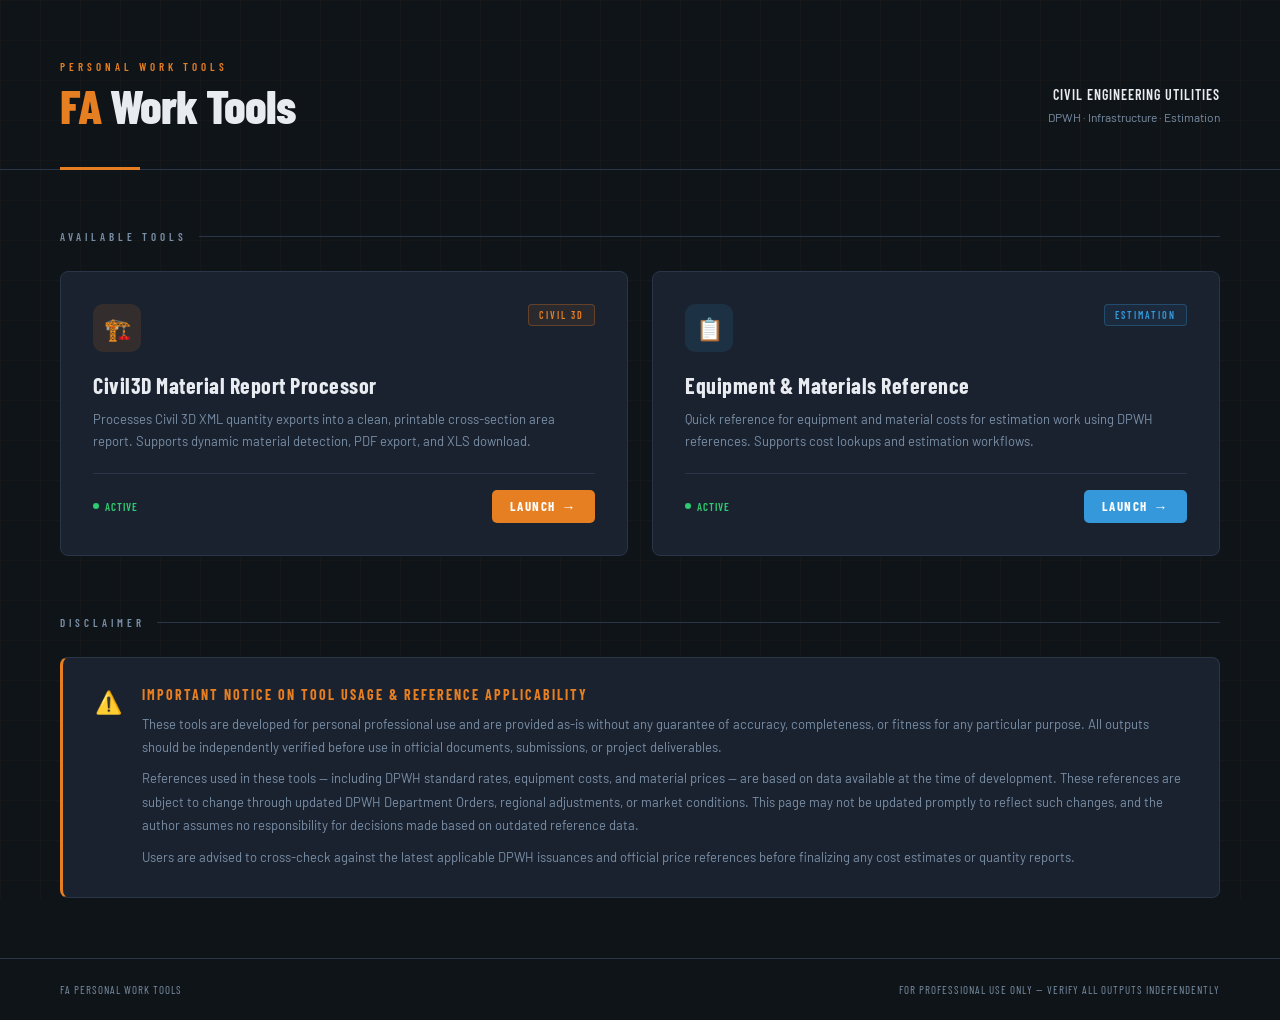
==== index.html @ 378da57e "Create index.html" ====
<!DOCTYPE html>
<html lang="en">
<head>
<meta charset="UTF-8">
<meta name="viewport" content="width=device-width, initial-scale=1.0">
<title>FA Personal Work Tools</title>
<link href="https://fonts.googleapis.com/css2?family=Barlow+Condensed:wght@300;400;600;700;800&family=Barlow:wght@300;400;500&display=swap" rel="stylesheet">
<style>
  :root {
    --bg: #0f1419;
    --surface: #1a2230;
    --border: #2a3548;
    --accent: #e67e22;
    --accent2: #f39c12;
    --text: #e8ecf0;
    --muted: #7a8fa6;
    --cut: #e74c3c;
    --fill: #3498db;
    --green: #2ecc71;
  }

  * { box-sizing: border-box; margin: 0; padding: 0; }

  body {
    font-family: 'Barlow', sans-serif;
    background: var(--bg);
    color: var(--text);
    min-height: 100vh;
    overflow-x: hidden;
  }

  /* ── BACKGROUND GRID ── */
  body::before {
    content: '';
    position: fixed;
    inset: 0;
    background-image:
      linear-gradient(rgba(230,126,34,0.03) 1px, transparent 1px),
      linear-gradient(90deg, rgba(230,126,34,0.03) 1px, transparent 1px);
    background-size: 40px 40px;
    pointer-events: none;
    z-index: 0;
  }

  /* ── HEADER ── */
  header {
    position: relative;
    z-index: 1;
    padding: 60px 60px 40px;
    border-bottom: 1px solid var(--border);
    display: flex;
    justify-content: space-between;
    align-items: flex-end;
  }
  header::after {
    content: '';
    position: absolute;
    bottom: -1px; left: 60px;
    width: 80px; height: 3px;
    background: var(--accent);
  }
  .logo-block {}
  .logo-tag {
    font-family: 'Barlow Condensed', sans-serif;
    font-size: 11px;
    font-weight: 600;
    letter-spacing: 4px;
    text-transform: uppercase;
    color: var(--accent);
    margin-bottom: 8px;
  }
  .logo-title {
    font-family: 'Barlow Condensed', sans-serif;
    font-size: 48px;
    font-weight: 800;
    letter-spacing: -1px;
    line-height: 1;
    color: var(--text);
  }
  .logo-title span { color: var(--accent); }
  .header-meta {
    text-align: right;
    font-size: 12px;
    color: var(--muted);
    line-height: 1.8;
  }
  .header-meta strong {
    display: block;
    font-family: 'Barlow Condensed', sans-serif;
    font-size: 14px;
    font-weight: 600;
    color: var(--text);
    letter-spacing: 1px;
    text-transform: uppercase;
  }

  /* ── MAIN ── */
  main {
    position: relative;
    z-index: 1;
    padding: 60px;
  }

  .section-label {
    font-family: 'Barlow Condensed', sans-serif;
    font-size: 11px;
    font-weight: 600;
    letter-spacing: 4px;
    text-transform: uppercase;
    color: var(--muted);
    margin-bottom: 28px;
    display: flex;
    align-items: center;
    gap: 12px;
  }
  .section-label::after {
    content: '';
    flex: 1;
    height: 1px;
    background: var(--border);
  }

  /* ── TOOL CARDS ── */
  .tools-grid {
    display: grid;
    grid-template-columns: repeat(auto-fill, minmax(380px, 1fr));
    gap: 24px;
    margin-bottom: 60px;
  }

  .tool-card {
    background: var(--surface);
    border: 1px solid var(--border);
    border-radius: 8px;
    padding: 32px;
    display: flex;
    flex-direction: column;
    gap: 20px;
    transition: border-color 0.2s, transform 0.2s;
    position: relative;
    overflow: hidden;
    text-decoration: none;
    color: inherit;
  }
  .tool-card::before {
    content: '';
    position: absolute;
    top: 0; left: 0; right: 0;
    height: 3px;
    background: var(--card-accent, var(--accent));
    transform: scaleX(0);
    transform-origin: left;
    transition: transform 0.3s ease;
  }
  .tool-card:hover {
    border-color: var(--card-accent, var(--accent));
    transform: translateY(-3px);
  }
  .tool-card:hover::before { transform: scaleX(1); }

  .tool-card.civil3d  { --card-accent: #e67e22; }
  .tool-card.eqp      { --card-accent: #3498db; }

  .card-top {
    display: flex;
    justify-content: space-between;
    align-items: flex-start;
  }
  .card-icon {
    width: 48px; height: 48px;
    border-radius: 10px;
    display: flex; align-items: center; justify-content: center;
    font-size: 22px;
    flex-shrink: 0;
  }
  .civil3d .card-icon { background: rgba(230,126,34,0.12); }
  .eqp     .card-icon { background: rgba(52,152,219,0.12); }

  .card-badge {
    font-family: 'Barlow Condensed', sans-serif;
    font-size: 10px;
    font-weight: 600;
    letter-spacing: 2px;
    text-transform: uppercase;
    padding: 4px 10px;
    border-radius: 4px;
    border: 1px solid;
  }
  .civil3d .card-badge { color: var(--accent);  border-color: rgba(230,126,34,0.3); background: rgba(230,126,34,0.08); }
  .eqp     .card-badge { color: var(--fill);    border-color: rgba(52,152,219,0.3); background: rgba(52,152,219,0.08); }

  .card-body {}
  .card-title {
    font-family: 'Barlow Condensed', sans-serif;
    font-size: 22px;
    font-weight: 700;
    letter-spacing: 0.5px;
    color: var(--text);
    margin-bottom: 10px;
    line-height: 1.2;
  }
  .card-desc {
    font-size: 13px;
    color: var(--muted);
    line-height: 1.7;
  }

  .card-footer {
    display: flex;
    justify-content: space-between;
    align-items: center;
    padding-top: 16px;
    border-top: 1px solid var(--border);
    margin-top: auto;
  }
  .card-status {
    display: flex;
    align-items: center;
    gap: 6px;
    font-size: 11px;
    color: var(--green);
    font-family: 'Barlow Condensed', sans-serif;
    font-weight: 600;
    letter-spacing: 1px;
    text-transform: uppercase;
  }
  .status-dot {
    width: 6px; height: 6px;
    border-radius: 50%;
    background: var(--green);
    animation: pulse 2s infinite;
  }
  @keyframes pulse {
    0%,100% { opacity: 1; }
    50% { opacity: 0.4; }
  }
  .launch-btn {
    display: inline-flex;
    align-items: center;
    gap: 6px;
    padding: 8px 18px;
    border-radius: 5px;
    font-family: 'Barlow Condensed', sans-serif;
    font-size: 13px;
    font-weight: 700;
    letter-spacing: 1.5px;
    text-transform: uppercase;
    text-decoration: none;
    transition: opacity 0.15s;
    cursor: pointer;
  }
  .civil3d .launch-btn { background: var(--accent);  color: #fff; }
  .eqp     .launch-btn { background: var(--fill);    color: #fff; }
  .launch-btn:hover { opacity: 0.85; }
  .launch-arrow { font-size: 14px; transition: transform 0.2s; }
  .tool-card:hover .launch-arrow { transform: translateX(3px); }

  /* ── DISCLAIMER ── */
  .disclaimer-box {
    background: var(--surface);
    border: 1px solid var(--border);
    border-left: 3px solid var(--accent);
    border-radius: 8px;
    padding: 28px 32px;
    display: flex;
    gap: 20px;
    align-items: flex-start;
  }
  .disclaimer-icon {
    font-size: 22px;
    flex-shrink: 0;
    margin-top: 2px;
  }
  .disclaimer-content {}
  .disclaimer-title {
    font-family: 'Barlow Condensed', sans-serif;
    font-size: 14px;
    font-weight: 700;
    letter-spacing: 2px;
    text-transform: uppercase;
    color: var(--accent);
    margin-bottom: 10px;
  }
  .disclaimer-text {
    font-size: 13px;
    color: var(--muted);
    line-height: 1.8;
  }
  .disclaimer-text p + p { margin-top: 8px; }

  /* ── FOOTER ── */
  footer {
    position: relative;
    z-index: 1;
    border-top: 1px solid var(--border);
    padding: 24px 60px;
    display: flex;
    justify-content: space-between;
    align-items: center;
    font-size: 11px;
    color: var(--muted);
    font-family: 'Barlow Condensed', sans-serif;
    letter-spacing: 1px;
    text-transform: uppercase;
  }
</style>
</head>
<body>

<header>
  <div class="logo-block">
    <div class="logo-tag">Personal Work Tools</div>
    <div class="logo-title"><span>FA</span> Work Tools</div>
  </div>
  <div class="header-meta">
    <strong>Civil Engineering Utilities</strong>
    DPWH · Infrastructure · Estimation
  </div>
</header>

<main>
  <div class="section-label">Available Tools</div>

  <div class="tools-grid">

    <!-- TOOL 1: Civil3D -->
    <div class="tool-card civil3d">
      <div class="card-top">
        <div class="card-icon">🏗️</div>
        <div class="card-badge">Civil 3D</div>
      </div>
      <div class="card-body">
        <div class="card-title">Civil3D Material Report Processor</div>
        <div class="card-desc">Processes Civil 3D XML quantity exports into a clean, printable cross-section area report. Supports dynamic material detection, PDF export, and XLS download.</div>
      </div>
      <div class="card-footer">
        <div class="card-status"><div class="status-dot"></div>Active</div>
        <a href="c3d_material_processor" class="launch-btn">Launch <span class="launch-arrow">→</span></a>
      </div>
    </div>

    <!-- TOOL 2: Equipment & Materials -->
    <div class="tool-card eqp">
      <div class="card-top">
        <div class="card-icon">📋</div>
        <div class="card-badge">Estimation</div>
      </div>
      <div class="card-body">
        <div class="card-title">Equipment & Materials Reference</div>
        <div class="card-desc">Quick reference for equipment and material costs for estimation work using DPWH references. Supports cost lookups and estimation workflows.</div>
      </div>
      <div class="card-footer">
        <div class="card-status"><div class="status-dot"></div>Active</div>
        <a href="eqp_matl_ref" class="launch-btn">Launch <span class="launch-arrow">→</span></a>
      </div>
    </div>

  </div>

  <div class="section-label">Disclaimer</div>

  <div class="disclaimer-box">
    <div class="disclaimer-icon">⚠️</div>
    <div class="disclaimer-content">
      <div class="disclaimer-title">Important Notice on Tool Usage & Reference Applicability</div>
      <div class="disclaimer-text">
        <p>These tools are developed for personal professional use and are provided as-is without any guarantee of accuracy, completeness, or fitness for any particular purpose. All outputs should be independently verified before use in official documents, submissions, or project deliverables.</p>
        <p>References used in these tools — including DPWH standard rates, equipment costs, and material prices — are based on data available at the time of development. These references are subject to change through updated DPWH Department Orders, regional adjustments, or market conditions. This page may not be updated promptly to reflect such changes, and the author assumes no responsibility for decisions made based on outdated reference data.</p>
        <p>Users are advised to cross-check against the latest applicable DPWH issuances and official price references before finalizing any cost estimates or quantity reports.</p>
      </div>
    </div>
  </div>
</main>

<footer>
  <span>FA Personal Work Tools</span>
  <span>For professional use only — verify all outputs independently</span>
</footer>

</body>
</html>
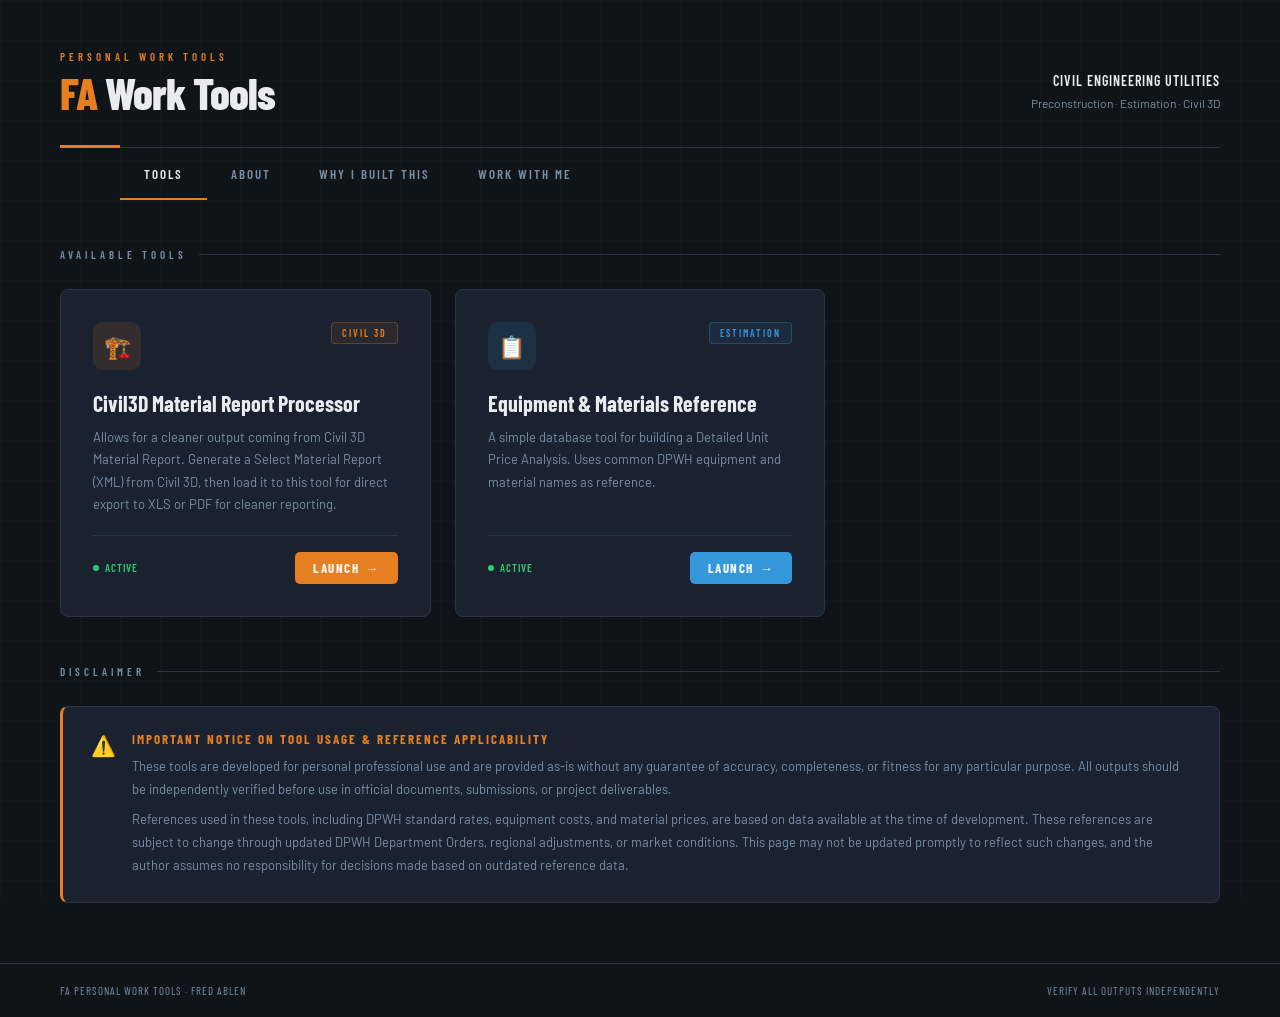
==== commit 88cd156c: "Update index.html" ====
--- a/index.html
+++ b/index.html
@@ -11,10 +11,8 @@
     --surface: #1a2230;
     --border: #2a3548;
     --accent: #e67e22;
-    --accent2: #f39c12;
     --text: #e8ecf0;
     --muted: #7a8fa6;
-    --cut: #e74c3c;
     --fill: #3498db;
     --green: #2ecc71;
   }
@@ -29,309 +27,215 @@
     overflow-x: hidden;
   }
 
-  /* ── BACKGROUND GRID ── */
   body::before {
     content: '';
-    position: fixed;
-    inset: 0;
+    position: fixed; inset: 0;
     background-image:
       linear-gradient(rgba(230,126,34,0.03) 1px, transparent 1px),
       linear-gradient(90deg, rgba(230,126,34,0.03) 1px, transparent 1px);
     background-size: 40px 40px;
-    pointer-events: none;
-    z-index: 0;
+    pointer-events: none; z-index: 0;
   }
 
   /* ── HEADER ── */
-  header {
-    position: relative;
-    z-index: 1;
-    padding: 60px 60px 40px;
-    border-bottom: 1px solid var(--border);
-    display: flex;
-    justify-content: space-between;
-    align-items: flex-end;
-  }
-  header::after {
-    content: '';
-    position: absolute;
-    bottom: -1px; left: 60px;
-    width: 80px; height: 3px;
-    background: var(--accent);
-  }
-  .logo-block {}
+  header { position: relative; z-index: 1; padding: 50px 60px 0; }
+
+  .header-top {
+    display: flex; justify-content: space-between; align-items: flex-end;
+    padding-bottom: 32px; border-bottom: 1px solid var(--border); position: relative;
+  }
+  .header-top::after {
+    content: ''; position: absolute; bottom: -1px; left: 0;
+    width: 60px; height: 3px; background: var(--accent);
+  }
   .logo-tag {
-    font-family: 'Barlow Condensed', sans-serif;
-    font-size: 11px;
-    font-weight: 600;
-    letter-spacing: 4px;
-    text-transform: uppercase;
-    color: var(--accent);
-    margin-bottom: 8px;
+    font-family: 'Barlow Condensed', sans-serif; font-size: 11px; font-weight: 600;
+    letter-spacing: 4px; text-transform: uppercase; color: var(--accent); margin-bottom: 8px;
   }
   .logo-title {
-    font-family: 'Barlow Condensed', sans-serif;
-    font-size: 48px;
-    font-weight: 800;
-    letter-spacing: -1px;
-    line-height: 1;
-    color: var(--text);
+    font-family: 'Barlow Condensed', sans-serif; font-size: 44px; font-weight: 800;
+    letter-spacing: -1px; line-height: 1; color: var(--text);
   }
   .logo-title span { color: var(--accent); }
-  .header-meta {
-    text-align: right;
-    font-size: 12px;
-    color: var(--muted);
-    line-height: 1.8;
-  }
+  .header-meta { text-align: right; font-size: 12px; color: var(--muted); line-height: 1.8; }
   .header-meta strong {
-    display: block;
-    font-family: 'Barlow Condensed', sans-serif;
-    font-size: 14px;
-    font-weight: 600;
-    color: var(--text);
-    letter-spacing: 1px;
-    text-transform: uppercase;
-  }
-
-  /* ── MAIN ── */
-  main {
-    position: relative;
-    z-index: 1;
-    padding: 60px;
-  }
-
+    display: block; font-family: 'Barlow Condensed', sans-serif; font-size: 14px;
+    font-weight: 600; color: var(--text); letter-spacing: 1px; text-transform: uppercase;
+  }
+
+  /* ── TABS ── */
+  .tabs { display: flex; position: relative; z-index: 1; padding: 0 60px; }
+  .tab-btn {
+    font-family: 'Barlow Condensed', sans-serif; font-size: 13px; font-weight: 600;
+    letter-spacing: 2px; text-transform: uppercase; color: var(--muted);
+    background: none; border: none; padding: 18px 24px; cursor: pointer;
+    position: relative; transition: color 0.2s;
+  }
+  .tab-btn::after {
+    content: ''; position: absolute; bottom: 0; left: 0; right: 0;
+    height: 2px; background: var(--accent); transform: scaleX(0); transition: transform 0.2s;
+  }
+  .tab-btn:hover { color: var(--text); }
+  .tab-btn.active { color: var(--text); }
+  .tab-btn.active::after { transform: scaleX(1); }
+
+  /* ── TAB CONTENT ── */
+  .tab-content { display: none; position: relative; z-index: 1; padding: 48px 60px 60px; animation: fadeIn 0.25s ease; }
+  .tab-content.active { display: block; }
+  @keyframes fadeIn { from{opacity:0;transform:translateY(6px)} to{opacity:1;transform:translateY(0)} }
+
+  /* ── SECTION LABEL ── */
   .section-label {
-    font-family: 'Barlow Condensed', sans-serif;
-    font-size: 11px;
-    font-weight: 600;
-    letter-spacing: 4px;
-    text-transform: uppercase;
-    color: var(--muted);
-    margin-bottom: 28px;
-    display: flex;
-    align-items: center;
-    gap: 12px;
-  }
-  .section-label::after {
-    content: '';
-    flex: 1;
-    height: 1px;
-    background: var(--border);
-  }
+    font-family: 'Barlow Condensed', sans-serif; font-size: 11px; font-weight: 600;
+    letter-spacing: 4px; text-transform: uppercase; color: var(--muted);
+    margin-bottom: 28px; display: flex; align-items: center; gap: 12px;
+  }
+  .section-label::after { content: ''; flex: 1; height: 1px; background: var(--border); }
 
   /* ── TOOL CARDS ── */
-  .tools-grid {
-    display: grid;
-    grid-template-columns: repeat(auto-fill, minmax(380px, 1fr));
-    gap: 24px;
-    margin-bottom: 60px;
-  }
+  .tools-grid { display: grid; grid-template-columns: repeat(auto-fill, minmax(360px, 1fr)); gap: 24px; margin-bottom: 48px; }
 
   .tool-card {
-    background: var(--surface);
-    border: 1px solid var(--border);
-    border-radius: 8px;
-    padding: 32px;
-    display: flex;
-    flex-direction: column;
-    gap: 20px;
-    transition: border-color 0.2s, transform 0.2s;
-    position: relative;
-    overflow: hidden;
-    text-decoration: none;
-    color: inherit;
+    background: var(--surface); border: 1px solid var(--border); border-radius: 8px;
+    padding: 32px; display: flex; flex-direction: column; gap: 20px;
+    transition: border-color 0.2s, transform 0.2s; position: relative; overflow: hidden;
   }
   .tool-card::before {
-    content: '';
-    position: absolute;
-    top: 0; left: 0; right: 0;
-    height: 3px;
-    background: var(--card-accent, var(--accent));
-    transform: scaleX(0);
-    transform-origin: left;
-    transition: transform 0.3s ease;
-  }
-  .tool-card:hover {
-    border-color: var(--card-accent, var(--accent));
-    transform: translateY(-3px);
-  }
+    content: ''; position: absolute; top: 0; left: 0; right: 0; height: 3px;
+    background: var(--card-accent, var(--accent)); transform: scaleX(0);
+    transform-origin: left; transition: transform 0.3s ease;
+  }
+  .tool-card:hover { border-color: var(--card-accent, var(--accent)); transform: translateY(-3px); }
   .tool-card:hover::before { transform: scaleX(1); }
-
-  .tool-card.civil3d  { --card-accent: #e67e22; }
-  .tool-card.eqp      { --card-accent: #3498db; }
-
-  .card-top {
-    display: flex;
-    justify-content: space-between;
-    align-items: flex-start;
-  }
-  .card-icon {
-    width: 48px; height: 48px;
-    border-radius: 10px;
-    display: flex; align-items: center; justify-content: center;
-    font-size: 22px;
-    flex-shrink: 0;
-  }
+  .tool-card.civil3d { --card-accent: #e67e22; }
+  .tool-card.eqp     { --card-accent: #3498db; }
+
+  .card-top { display: flex; justify-content: space-between; align-items: flex-start; }
+  .card-icon { width: 48px; height: 48px; border-radius: 10px; display: flex; align-items: center; justify-content: center; font-size: 22px; flex-shrink: 0; }
   .civil3d .card-icon { background: rgba(230,126,34,0.12); }
   .eqp     .card-icon { background: rgba(52,152,219,0.12); }
 
   .card-badge {
-    font-family: 'Barlow Condensed', sans-serif;
-    font-size: 10px;
-    font-weight: 600;
-    letter-spacing: 2px;
-    text-transform: uppercase;
-    padding: 4px 10px;
-    border-radius: 4px;
-    border: 1px solid;
-  }
-  .civil3d .card-badge { color: var(--accent);  border-color: rgba(230,126,34,0.3); background: rgba(230,126,34,0.08); }
-  .eqp     .card-badge { color: var(--fill);    border-color: rgba(52,152,219,0.3); background: rgba(52,152,219,0.08); }
-
-  .card-body {}
-  .card-title {
-    font-family: 'Barlow Condensed', sans-serif;
-    font-size: 22px;
-    font-weight: 700;
-    letter-spacing: 0.5px;
-    color: var(--text);
-    margin-bottom: 10px;
-    line-height: 1.2;
-  }
-  .card-desc {
-    font-size: 13px;
-    color: var(--muted);
-    line-height: 1.7;
-  }
-
-  .card-footer {
-    display: flex;
-    justify-content: space-between;
-    align-items: center;
-    padding-top: 16px;
-    border-top: 1px solid var(--border);
-    margin-top: auto;
-  }
-  .card-status {
-    display: flex;
-    align-items: center;
-    gap: 6px;
-    font-size: 11px;
-    color: var(--green);
-    font-family: 'Barlow Condensed', sans-serif;
-    font-weight: 600;
-    letter-spacing: 1px;
-    text-transform: uppercase;
-  }
-  .status-dot {
-    width: 6px; height: 6px;
-    border-radius: 50%;
-    background: var(--green);
-    animation: pulse 2s infinite;
-  }
-  @keyframes pulse {
-    0%,100% { opacity: 1; }
-    50% { opacity: 0.4; }
-  }
+    font-family: 'Barlow Condensed', sans-serif; font-size: 10px; font-weight: 600;
+    letter-spacing: 2px; text-transform: uppercase; padding: 4px 10px; border-radius: 4px; border: 1px solid;
+  }
+  .civil3d .card-badge { color: var(--accent); border-color: rgba(230,126,34,0.3); background: rgba(230,126,34,0.08); }
+  .eqp     .card-badge { color: var(--fill);   border-color: rgba(52,152,219,0.3);  background: rgba(52,152,219,0.08); }
+
+  .card-title { font-family: 'Barlow Condensed', sans-serif; font-size: 22px; font-weight: 700; color: var(--text); margin-bottom: 10px; line-height: 1.2; }
+  .card-desc  { font-size: 13px; color: var(--muted); line-height: 1.7; }
+
+  .card-footer { display: flex; justify-content: space-between; align-items: center; padding-top: 16px; border-top: 1px solid var(--border); margin-top: auto; }
+  .card-status { display: flex; align-items: center; gap: 6px; font-size: 11px; color: var(--green); font-family: 'Barlow Condensed', sans-serif; font-weight: 600; letter-spacing: 1px; text-transform: uppercase; }
+  .status-dot  { width: 6px; height: 6px; border-radius: 50%; background: var(--green); animation: pulse 2s infinite; }
+  @keyframes pulse { 0%,100%{opacity:1} 50%{opacity:0.4} }
+
   .launch-btn {
-    display: inline-flex;
-    align-items: center;
-    gap: 6px;
-    padding: 8px 18px;
-    border-radius: 5px;
-    font-family: 'Barlow Condensed', sans-serif;
-    font-size: 13px;
-    font-weight: 700;
-    letter-spacing: 1.5px;
-    text-transform: uppercase;
-    text-decoration: none;
-    transition: opacity 0.15s;
-    cursor: pointer;
-  }
-  .civil3d .launch-btn { background: var(--accent);  color: #fff; }
-  .eqp     .launch-btn { background: var(--fill);    color: #fff; }
+    display: inline-flex; align-items: center; gap: 6px; padding: 8px 18px; border-radius: 5px;
+    font-family: 'Barlow Condensed', sans-serif; font-size: 13px; font-weight: 700;
+    letter-spacing: 1.5px; text-transform: uppercase; text-decoration: none; transition: opacity 0.15s;
+  }
+  .civil3d .launch-btn { background: var(--accent); color: #fff; }
+  .eqp     .launch-btn { background: var(--fill);   color: #fff; }
   .launch-btn:hover { opacity: 0.85; }
-  .launch-arrow { font-size: 14px; transition: transform 0.2s; }
+  .launch-arrow { transition: transform 0.2s; }
   .tool-card:hover .launch-arrow { transform: translateX(3px); }
 
   /* ── DISCLAIMER ── */
   .disclaimer-box {
-    background: var(--surface);
-    border: 1px solid var(--border);
-    border-left: 3px solid var(--accent);
-    border-radius: 8px;
-    padding: 28px 32px;
-    display: flex;
-    gap: 20px;
-    align-items: flex-start;
-  }
-  .disclaimer-icon {
-    font-size: 22px;
-    flex-shrink: 0;
-    margin-top: 2px;
-  }
-  .disclaimer-content {}
-  .disclaimer-title {
-    font-family: 'Barlow Condensed', sans-serif;
-    font-size: 14px;
-    font-weight: 700;
-    letter-spacing: 2px;
-    text-transform: uppercase;
-    color: var(--accent);
-    margin-bottom: 10px;
-  }
-  .disclaimer-text {
-    font-size: 13px;
-    color: var(--muted);
-    line-height: 1.8;
-  }
-  .disclaimer-text p + p { margin-top: 8px; }
+    background: var(--surface); border: 1px solid var(--border);
+    border-left: 3px solid var(--accent); border-radius: 8px;
+    padding: 24px 28px; display: flex; gap: 16px; align-items: flex-start;
+  }
+  .disclaimer-icon { font-size: 20px; flex-shrink: 0; margin-top: 2px; }
+  .disclaimer-title { font-family: 'Barlow Condensed', sans-serif; font-size: 13px; font-weight: 700; letter-spacing: 2px; text-transform: uppercase; color: var(--accent); margin-bottom: 8px; }
+  .disclaimer-text { font-size: 13px; color: var(--muted); line-height: 1.8; }
+  .disclaimer-text p + p { margin-top: 6px; }
+
+  /* ── ABOUT ── */
+  .about-grid { display: grid; grid-template-columns: 1fr 1fr; gap: 28px; margin-bottom: 32px; }
+  @media (max-width: 768px) { .about-grid { grid-template-columns: 1fr; } }
+
+  .about-block { background: var(--surface); border: 1px solid var(--border); border-radius: 8px; padding: 36px; }
+  .about-block.full { grid-column: 1 / -1; }
+
+  .about-name { font-family: 'Barlow Condensed', sans-serif; font-size: 38px; font-weight: 800; letter-spacing: -0.5px; color: var(--text); margin-bottom: 4px; }
+  .about-name span { color: var(--accent); }
+  .about-role { font-family: 'Barlow Condensed', sans-serif; font-size: 13px; font-weight: 600; letter-spacing: 2px; text-transform: uppercase; color: var(--muted); margin-bottom: 24px; }
+  .about-bio  { font-size: 14px; color: var(--muted); line-height: 1.9; }
+
+  .block-label { font-family: 'Barlow Condensed', sans-serif; font-size: 11px; font-weight: 600; letter-spacing: 3px; text-transform: uppercase; color: var(--accent); margin-bottom: 16px; padding-bottom: 10px; border-bottom: 1px solid var(--border); }
+
+  /* ── WHY I BUILT THIS ── */
+  .built-text { font-size: 14px; color: var(--muted); line-height: 1.9; }
+  .built-text p + p { margin-top: 14px; }
+  .built-highlight {
+    font-family: 'Barlow Condensed', sans-serif; font-size: 19px; font-weight: 600;
+    color: var(--text); line-height: 1.5;
+    margin-top: 28px; padding-top: 24px; border-top: 1px solid var(--border);
+  }
+
+  /* ── CLOSING MESSAGE ── */
+  .closing-message { margin-top: 0; text-align: center; padding: 48px 40px; border-top: 1px solid var(--border); }
+  .closing-message p { font-family: 'Barlow Condensed', sans-serif; font-size: 18px; font-style: italic; color: var(--muted); line-height: 2; max-width: 560px; margin: 0 auto; font-weight: 400; }
+
+  /* ── CONTACT ── */
+  .contact-block { max-width: 520px; margin: 0 auto; text-align: center; padding: 60px 0; }
+  .contact-icon  { font-size: 40px; margin-bottom: 24px; }
+  .contact-title { font-family: 'Barlow Condensed', sans-serif; font-size: 32px; font-weight: 800; color: var(--text); margin-bottom: 16px; }
+  .contact-desc  { font-size: 14px; color: var(--muted); line-height: 1.9; margin-bottom: 36px; }
+  .contact-email {
+    display: inline-flex; align-items: center; gap: 10px;
+    padding: 14px 32px; background: var(--accent); color: #fff; border-radius: 6px;
+    font-family: 'Barlow Condensed', sans-serif; font-size: 15px; font-weight: 700;
+    letter-spacing: 1.5px; text-transform: uppercase; text-decoration: none; transition: opacity 0.2s;
+  }
+  .contact-email:hover { opacity: 0.85; }
+  .contact-note { margin-top: 16px; font-size: 12px; color: var(--muted); }
 
   /* ── FOOTER ── */
   footer {
-    position: relative;
-    z-index: 1;
-    border-top: 1px solid var(--border);
-    padding: 24px 60px;
-    display: flex;
-    justify-content: space-between;
-    align-items: center;
-    font-size: 11px;
-    color: var(--muted);
-    font-family: 'Barlow Condensed', sans-serif;
-    letter-spacing: 1px;
-    text-transform: uppercase;
+    position: relative; z-index: 1; border-top: 1px solid var(--border);
+    padding: 20px 60px; display: flex; justify-content: space-between; align-items: center;
+    font-size: 11px; color: var(--muted);
+    font-family: 'Barlow Condensed', sans-serif; letter-spacing: 1px; text-transform: uppercase;
   }
 </style>
 </head>
 <body>
 
 <header>
-  <div class="logo-block">
-    <div class="logo-tag">Personal Work Tools</div>
-    <div class="logo-title"><span>FA</span> Work Tools</div>
-  </div>
-  <div class="header-meta">
-    <strong>Civil Engineering Utilities</strong>
-    DPWH · Infrastructure · Estimation
-  </div>
+  <div class="header-top">
+    <div>
+      <div class="logo-tag">Personal Work Tools</div>
+      <div class="logo-title"><span>FA</span> Work Tools</div>
+    </div>
+    <div class="header-meta">
+      <strong>Civil Engineering Utilities</strong>
+      Preconstruction · Estimation · Civil 3D
+    </div>
+  </div>
+  <nav class="tabs">
+    <button class="tab-btn active" onclick="switchTab('tools', this)">Tools</button>
+    <button class="tab-btn" onclick="switchTab('about', this)">About</button>
+    <button class="tab-btn" onclick="switchTab('built', this)">Why I Built This</button>
+    <button class="tab-btn" onclick="switchTab('contact', this)">Work With Me</button>
+  </nav>
 </header>
 
-<main>
+<!-- ══ TOOLS ══ -->
+<div id="tab-tools" class="tab-content active">
   <div class="section-label">Available Tools</div>
-
   <div class="tools-grid">
 
-    <!-- TOOL 1: Civil3D -->
     <div class="tool-card civil3d">
       <div class="card-top">
         <div class="card-icon">🏗️</div>
         <div class="card-badge">Civil 3D</div>
       </div>
-      <div class="card-body">
+      <div>
         <div class="card-title">Civil3D Material Report Processor</div>
-        <div class="card-desc">Processes Civil 3D XML quantity exports into a clean, printable cross-section area report. Supports dynamic material detection, PDF export, and XLS download.</div>
+        <div class="card-desc">Allows for a cleaner output coming from Civil 3D Material Report. Generate a Select Material Report (XML) from Civil 3D, then load it to this tool for direct export to XLS or PDF for cleaner reporting.</div>
       </div>
       <div class="card-footer">
         <div class="card-status"><div class="status-dot"></div>Active</div>
@@ -339,15 +243,14 @@
       </div>
     </div>
 
-    <!-- TOOL 2: Equipment & Materials -->
     <div class="tool-card eqp">
       <div class="card-top">
         <div class="card-icon">📋</div>
         <div class="card-badge">Estimation</div>
       </div>
-      <div class="card-body">
+      <div>
         <div class="card-title">Equipment & Materials Reference</div>
-        <div class="card-desc">Quick reference for equipment and material costs for estimation work using DPWH references. Supports cost lookups and estimation workflows.</div>
+        <div class="card-desc">A simple database tool for building a Detailed Unit Price Analysis. Uses common DPWH equipment and material names as reference.</div>
       </div>
       <div class="card-footer">
         <div class="card-status"><div class="status-dot"></div>Active</div>
@@ -358,24 +261,93 @@
   </div>
 
   <div class="section-label">Disclaimer</div>
-
   <div class="disclaimer-box">
     <div class="disclaimer-icon">⚠️</div>
-    <div class="disclaimer-content">
+    <div>
       <div class="disclaimer-title">Important Notice on Tool Usage & Reference Applicability</div>
       <div class="disclaimer-text">
         <p>These tools are developed for personal professional use and are provided as-is without any guarantee of accuracy, completeness, or fitness for any particular purpose. All outputs should be independently verified before use in official documents, submissions, or project deliverables.</p>
-        <p>References used in these tools — including DPWH standard rates, equipment costs, and material prices — are based on data available at the time of development. These references are subject to change through updated DPWH Department Orders, regional adjustments, or market conditions. This page may not be updated promptly to reflect such changes, and the author assumes no responsibility for decisions made based on outdated reference data.</p>
-        <p>Users are advised to cross-check against the latest applicable DPWH issuances and official price references before finalizing any cost estimates or quantity reports.</p>
-      </div>
-    </div>
-  </div>
-</main>
+        <p>References used in these tools, including DPWH standard rates, equipment costs, and material prices, are based on data available at the time of development. These references are subject to change through updated DPWH Department Orders, regional adjustments, or market conditions. This page may not be updated promptly to reflect such changes, and the author assumes no responsibility for decisions made based on outdated reference data.</p>
+      </div>
+    </div>
+  </div>
+</div>
+
+<!-- ══ ABOUT ══ -->
+<div id="tab-about" class="tab-content">
+  <div class="section-label">About</div>
+  <div class="about-grid">
+
+    <div class="about-block">
+      <div class="about-name">Fred <span>Ablen</span></div>
+      <div class="about-role">Civil Engineer · Preconstruction Specialist</div>
+      <div class="about-bio">
+        A decade in public infrastructure has taken Fred through the full preconstruction cycle, from surveying and design to quantity takeoff, cost estimation, and procurement. Over those ten years, he developed a focused specialization in preconstruction work, building his knowledge largely through self-directed learning, hands-on experience, and persistence.
+      </div>
+    </div>
+
+    <div class="about-block">
+      <div class="block-label">Areas of Work</div>
+      <div class="about-bio">
+        Surveying · Structural Design · Quantity Takeoff · Cost Estimation · Procurement · Civil 3D · DPWH Standards · Bridge & Infrastructure Projects
+      </div>
+    </div>
+
+  </div>
+
+  <div class="closing-message">
+    <p>Think critically. Don't settle with what is available.</p>
+    <p>Question the tools, the methods, the standards, then improve on them.</p>
+    <p>Learning is infinite. Not for the job. For yourself.</p>
+  </div>
+</div>
+
+<!-- ══ WHY I BUILT THIS ══ -->
+<div id="tab-built" class="tab-content">
+  <div class="section-label">Why I Built This</div>
+  <div class="about-grid">
+    <div class="about-block full">
+      <div class="block-label">The Context</div>
+      <div class="built-text">
+        <p>Necessity is a good teacher. Working in an environment with limited tools and resources for design and cost estimation, the practical path forward was to build something from scratch.</p>
+        <p>These tools are the result of that, purpose-built for the specific workflows I encountered daily. They are not perfect, and they are still evolving. But they work, and they were built with intent.</p>
+        <p>This page is a quiet record of that effort, built at the close of a chapter, before the next one begins.</p>
+        <div class="built-highlight">
+          I am not proud because I made this. I am proud that I chose to find a solution rather than wait for one.
+        </div>
+      </div>
+    </div>
+  </div>
+</div>
+
+<!-- ══ WORK WITH ME ══ -->
+<div id="tab-contact" class="tab-content">
+  <div class="contact-block">
+    <div class="contact-icon">✉️</div>
+    <div class="contact-title">Work With Me</div>
+    <div class="contact-desc">
+      Open to collaboration, consulting, and new opportunities in preconstruction, estimation, and related work. If something here is useful to you, or you think there is a conversation worth having, reach out.
+    </div>
+    <a href="mailto:fa.qs.services@gmail.com" class="contact-email">
+      ✉ fa.qs.services@gmail.com
+    </a>
+    <div class="contact-note">Response within a few days</div>
+  </div>
+</div>
 
 <footer>
-  <span>FA Personal Work Tools</span>
-  <span>For professional use only — verify all outputs independently</span>
+  <span>FA Personal Work Tools · Fred Ablen</span>
+  <span>Verify all outputs independently</span>
 </footer>
+
+<script>
+  function switchTab(name, btn) {
+    document.querySelectorAll('.tab-content').forEach(t => t.classList.remove('active'));
+    document.querySelectorAll('.tab-btn').forEach(b => b.classList.remove('active'));
+    document.getElementById('tab-' + name).classList.add('active');
+    btn.classList.add('active');
+  }
+</script>
 
 </body>
 </html>
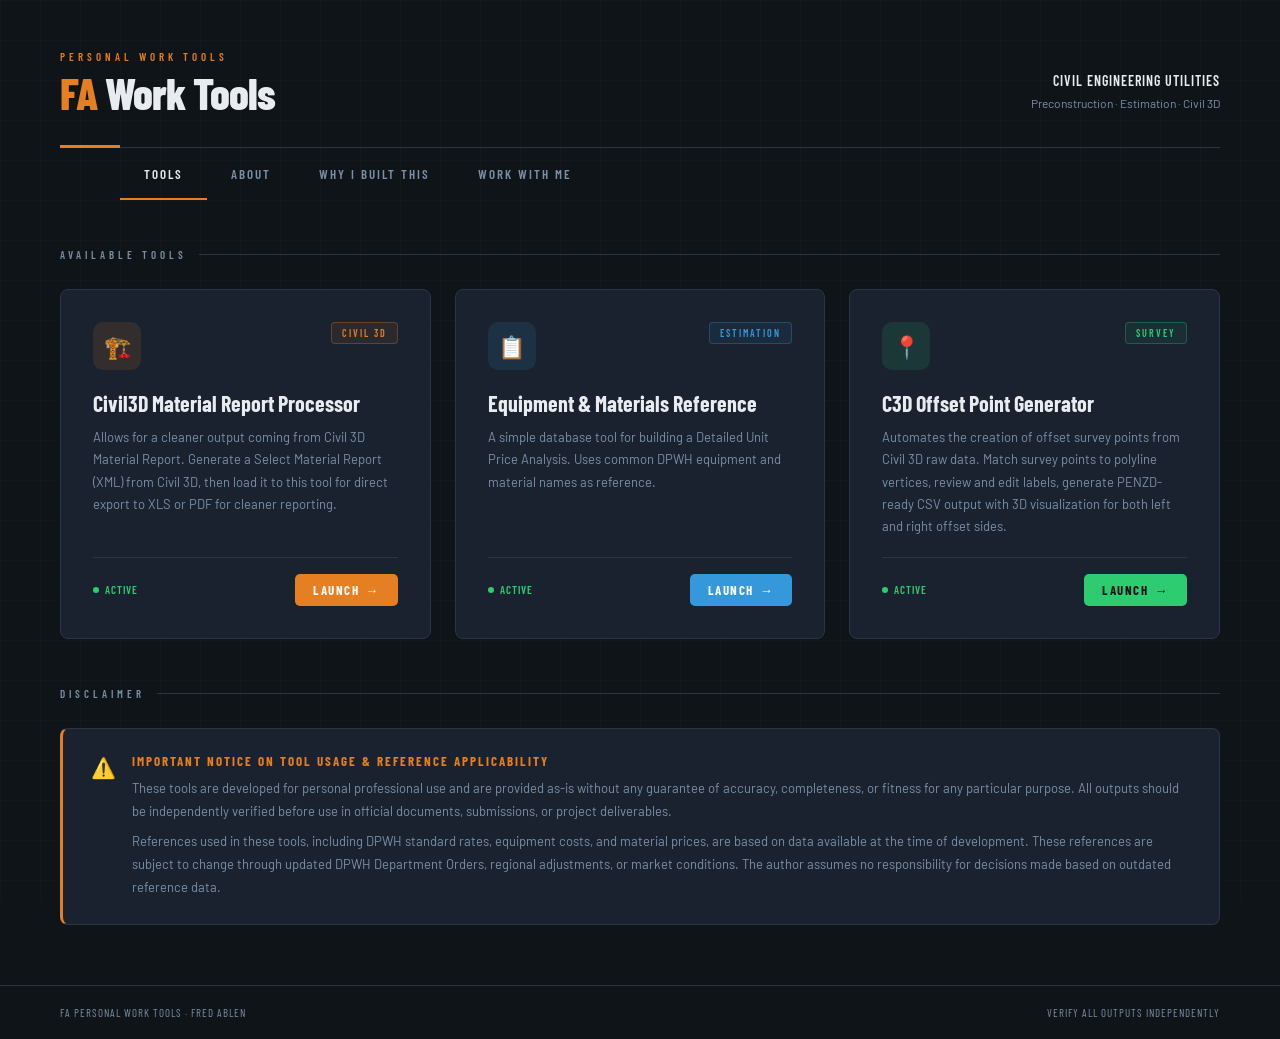
==== commit 25ac9538: "Update index.html" ====
--- a/index.html
+++ b/index.html
@@ -6,199 +6,104 @@
 <title>FA Personal Work Tools</title>
 <link href="https://fonts.googleapis.com/css2?family=Barlow+Condensed:wght@300;400;600;700;800&family=Barlow:wght@300;400;500&display=swap" rel="stylesheet">
 <style>
-  :root {
-    --bg: #0f1419;
-    --surface: #1a2230;
-    --border: #2a3548;
-    --accent: #e67e22;
-    --text: #e8ecf0;
-    --muted: #7a8fa6;
-    --fill: #3498db;
-    --green: #2ecc71;
-  }
-
-  * { box-sizing: border-box; margin: 0; padding: 0; }
-
-  body {
-    font-family: 'Barlow', sans-serif;
-    background: var(--bg);
-    color: var(--text);
-    min-height: 100vh;
-    overflow-x: hidden;
-  }
-
-  body::before {
-    content: '';
-    position: fixed; inset: 0;
-    background-image:
-      linear-gradient(rgba(230,126,34,0.03) 1px, transparent 1px),
-      linear-gradient(90deg, rgba(230,126,34,0.03) 1px, transparent 1px);
-    background-size: 40px 40px;
-    pointer-events: none; z-index: 0;
-  }
-
-  /* ── HEADER ── */
-  header { position: relative; z-index: 1; padding: 50px 60px 0; }
-
-  .header-top {
-    display: flex; justify-content: space-between; align-items: flex-end;
-    padding-bottom: 32px; border-bottom: 1px solid var(--border); position: relative;
-  }
-  .header-top::after {
-    content: ''; position: absolute; bottom: -1px; left: 0;
-    width: 60px; height: 3px; background: var(--accent);
-  }
-  .logo-tag {
-    font-family: 'Barlow Condensed', sans-serif; font-size: 11px; font-weight: 600;
-    letter-spacing: 4px; text-transform: uppercase; color: var(--accent); margin-bottom: 8px;
-  }
-  .logo-title {
-    font-family: 'Barlow Condensed', sans-serif; font-size: 44px; font-weight: 800;
-    letter-spacing: -1px; line-height: 1; color: var(--text);
-  }
-  .logo-title span { color: var(--accent); }
-  .header-meta { text-align: right; font-size: 12px; color: var(--muted); line-height: 1.8; }
-  .header-meta strong {
-    display: block; font-family: 'Barlow Condensed', sans-serif; font-size: 14px;
-    font-weight: 600; color: var(--text); letter-spacing: 1px; text-transform: uppercase;
-  }
-
-  /* ── TABS ── */
-  .tabs { display: flex; position: relative; z-index: 1; padding: 0 60px; }
-  .tab-btn {
-    font-family: 'Barlow Condensed', sans-serif; font-size: 13px; font-weight: 600;
-    letter-spacing: 2px; text-transform: uppercase; color: var(--muted);
-    background: none; border: none; padding: 18px 24px; cursor: pointer;
-    position: relative; transition: color 0.2s;
-  }
-  .tab-btn::after {
-    content: ''; position: absolute; bottom: 0; left: 0; right: 0;
-    height: 2px; background: var(--accent); transform: scaleX(0); transition: transform 0.2s;
-  }
-  .tab-btn:hover { color: var(--text); }
-  .tab-btn.active { color: var(--text); }
-  .tab-btn.active::after { transform: scaleX(1); }
-
-  /* ── TAB CONTENT ── */
-  .tab-content { display: none; position: relative; z-index: 1; padding: 48px 60px 60px; animation: fadeIn 0.25s ease; }
-  .tab-content.active { display: block; }
-  @keyframes fadeIn { from{opacity:0;transform:translateY(6px)} to{opacity:1;transform:translateY(0)} }
-
-  /* ── SECTION LABEL ── */
-  .section-label {
-    font-family: 'Barlow Condensed', sans-serif; font-size: 11px; font-weight: 600;
-    letter-spacing: 4px; text-transform: uppercase; color: var(--muted);
-    margin-bottom: 28px; display: flex; align-items: center; gap: 12px;
-  }
-  .section-label::after { content: ''; flex: 1; height: 1px; background: var(--border); }
-
-  /* ── TOOL CARDS ── */
-  .tools-grid { display: grid; grid-template-columns: repeat(auto-fill, minmax(360px, 1fr)); gap: 24px; margin-bottom: 48px; }
-
-  .tool-card {
-    background: var(--surface); border: 1px solid var(--border); border-radius: 8px;
-    padding: 32px; display: flex; flex-direction: column; gap: 20px;
-    transition: border-color 0.2s, transform 0.2s; position: relative; overflow: hidden;
-  }
-  .tool-card::before {
-    content: ''; position: absolute; top: 0; left: 0; right: 0; height: 3px;
-    background: var(--card-accent, var(--accent)); transform: scaleX(0);
-    transform-origin: left; transition: transform 0.3s ease;
-  }
-  .tool-card:hover { border-color: var(--card-accent, var(--accent)); transform: translateY(-3px); }
-  .tool-card:hover::before { transform: scaleX(1); }
-  .tool-card.civil3d { --card-accent: #e67e22; }
-  .tool-card.eqp     { --card-accent: #3498db; }
-
-  .card-top { display: flex; justify-content: space-between; align-items: flex-start; }
-  .card-icon { width: 48px; height: 48px; border-radius: 10px; display: flex; align-items: center; justify-content: center; font-size: 22px; flex-shrink: 0; }
-  .civil3d .card-icon { background: rgba(230,126,34,0.12); }
-  .eqp     .card-icon { background: rgba(52,152,219,0.12); }
-
-  .card-badge {
-    font-family: 'Barlow Condensed', sans-serif; font-size: 10px; font-weight: 600;
-    letter-spacing: 2px; text-transform: uppercase; padding: 4px 10px; border-radius: 4px; border: 1px solid;
-  }
-  .civil3d .card-badge { color: var(--accent); border-color: rgba(230,126,34,0.3); background: rgba(230,126,34,0.08); }
-  .eqp     .card-badge { color: var(--fill);   border-color: rgba(52,152,219,0.3);  background: rgba(52,152,219,0.08); }
-
-  .card-title { font-family: 'Barlow Condensed', sans-serif; font-size: 22px; font-weight: 700; color: var(--text); margin-bottom: 10px; line-height: 1.2; }
-  .card-desc  { font-size: 13px; color: var(--muted); line-height: 1.7; }
-
-  .card-footer { display: flex; justify-content: space-between; align-items: center; padding-top: 16px; border-top: 1px solid var(--border); margin-top: auto; }
-  .card-status { display: flex; align-items: center; gap: 6px; font-size: 11px; color: var(--green); font-family: 'Barlow Condensed', sans-serif; font-weight: 600; letter-spacing: 1px; text-transform: uppercase; }
-  .status-dot  { width: 6px; height: 6px; border-radius: 50%; background: var(--green); animation: pulse 2s infinite; }
-  @keyframes pulse { 0%,100%{opacity:1} 50%{opacity:0.4} }
-
-  .launch-btn {
-    display: inline-flex; align-items: center; gap: 6px; padding: 8px 18px; border-radius: 5px;
-    font-family: 'Barlow Condensed', sans-serif; font-size: 13px; font-weight: 700;
-    letter-spacing: 1.5px; text-transform: uppercase; text-decoration: none; transition: opacity 0.15s;
-  }
-  .civil3d .launch-btn { background: var(--accent); color: #fff; }
-  .eqp     .launch-btn { background: var(--fill);   color: #fff; }
-  .launch-btn:hover { opacity: 0.85; }
-  .launch-arrow { transition: transform 0.2s; }
-  .tool-card:hover .launch-arrow { transform: translateX(3px); }
-
-  /* ── DISCLAIMER ── */
-  .disclaimer-box {
-    background: var(--surface); border: 1px solid var(--border);
-    border-left: 3px solid var(--accent); border-radius: 8px;
-    padding: 24px 28px; display: flex; gap: 16px; align-items: flex-start;
-  }
-  .disclaimer-icon { font-size: 20px; flex-shrink: 0; margin-top: 2px; }
-  .disclaimer-title { font-family: 'Barlow Condensed', sans-serif; font-size: 13px; font-weight: 700; letter-spacing: 2px; text-transform: uppercase; color: var(--accent); margin-bottom: 8px; }
-  .disclaimer-text { font-size: 13px; color: var(--muted); line-height: 1.8; }
-  .disclaimer-text p + p { margin-top: 6px; }
-
-  /* ── ABOUT ── */
-  .about-grid { display: grid; grid-template-columns: 1fr 1fr; gap: 28px; margin-bottom: 32px; }
-  @media (max-width: 768px) { .about-grid { grid-template-columns: 1fr; } }
-
-  .about-block { background: var(--surface); border: 1px solid var(--border); border-radius: 8px; padding: 36px; }
-  .about-block.full { grid-column: 1 / -1; }
-
-  .about-name { font-family: 'Barlow Condensed', sans-serif; font-size: 38px; font-weight: 800; letter-spacing: -0.5px; color: var(--text); margin-bottom: 4px; }
-  .about-name span { color: var(--accent); }
-  .about-role { font-family: 'Barlow Condensed', sans-serif; font-size: 13px; font-weight: 600; letter-spacing: 2px; text-transform: uppercase; color: var(--muted); margin-bottom: 24px; }
-  .about-bio  { font-size: 14px; color: var(--muted); line-height: 1.9; }
-
-  .block-label { font-family: 'Barlow Condensed', sans-serif; font-size: 11px; font-weight: 600; letter-spacing: 3px; text-transform: uppercase; color: var(--accent); margin-bottom: 16px; padding-bottom: 10px; border-bottom: 1px solid var(--border); }
-
-  /* ── WHY I BUILT THIS ── */
-  .built-text { font-size: 14px; color: var(--muted); line-height: 1.9; }
-  .built-text p + p { margin-top: 14px; }
-  .built-highlight {
-    font-family: 'Barlow Condensed', sans-serif; font-size: 19px; font-weight: 600;
-    color: var(--text); line-height: 1.5;
-    margin-top: 28px; padding-top: 24px; border-top: 1px solid var(--border);
-  }
-
-  /* ── CLOSING MESSAGE ── */
-  .closing-message { margin-top: 0; text-align: center; padding: 48px 40px; border-top: 1px solid var(--border); }
-  .closing-message p { font-family: 'Barlow Condensed', sans-serif; font-size: 18px; font-style: italic; color: var(--muted); line-height: 2; max-width: 560px; margin: 0 auto; font-weight: 400; }
-
-  /* ── CONTACT ── */
-  .contact-block { max-width: 520px; margin: 0 auto; text-align: center; padding: 60px 0; }
-  .contact-icon  { font-size: 40px; margin-bottom: 24px; }
-  .contact-title { font-family: 'Barlow Condensed', sans-serif; font-size: 32px; font-weight: 800; color: var(--text); margin-bottom: 16px; }
-  .contact-desc  { font-size: 14px; color: var(--muted); line-height: 1.9; margin-bottom: 36px; }
-  .contact-email {
-    display: inline-flex; align-items: center; gap: 10px;
-    padding: 14px 32px; background: var(--accent); color: #fff; border-radius: 6px;
-    font-family: 'Barlow Condensed', sans-serif; font-size: 15px; font-weight: 700;
-    letter-spacing: 1.5px; text-transform: uppercase; text-decoration: none; transition: opacity 0.2s;
-  }
-  .contact-email:hover { opacity: 0.85; }
-  .contact-note { margin-top: 16px; font-size: 12px; color: var(--muted); }
-
-  /* ── FOOTER ── */
-  footer {
-    position: relative; z-index: 1; border-top: 1px solid var(--border);
-    padding: 20px 60px; display: flex; justify-content: space-between; align-items: center;
-    font-size: 11px; color: var(--muted);
-    font-family: 'Barlow Condensed', sans-serif; letter-spacing: 1px; text-transform: uppercase;
+  :root{--bg:#0f1419;--surface:#1a2230;--border:#2a3548;--accent:#e67e22;--text:#e8ecf0;--muted:#7a8fa6;--fill:#3498db;--green:#2ecc71;}
+  *{box-sizing:border-box;margin:0;padding:0;}
+  body{font-family:'Barlow',sans-serif;background:var(--bg);color:var(--text);min-height:100vh;overflow-x:hidden;}
+  body::before{content:'';position:fixed;inset:0;background-image:linear-gradient(rgba(230,126,34,0.03) 1px,transparent 1px),linear-gradient(90deg,rgba(230,126,34,0.03) 1px,transparent 1px);background-size:40px 40px;pointer-events:none;z-index:0;}
+
+  header{position:relative;z-index:1;padding:50px 60px 0;}
+  .header-top{display:flex;justify-content:space-between;align-items:flex-end;padding-bottom:32px;border-bottom:1px solid var(--border);position:relative;}
+  .header-top::after{content:'';position:absolute;bottom:-1px;left:0;width:60px;height:3px;background:var(--accent);}
+  .logo-tag{font-family:'Barlow Condensed',sans-serif;font-size:11px;font-weight:600;letter-spacing:4px;text-transform:uppercase;color:var(--accent);margin-bottom:8px;}
+  .logo-title{font-family:'Barlow Condensed',sans-serif;font-size:44px;font-weight:800;letter-spacing:-1px;line-height:1;color:var(--text);}
+  .logo-title span{color:var(--accent);}
+  .header-meta{text-align:right;font-size:12px;color:var(--muted);line-height:1.8;}
+  .header-meta strong{display:block;font-family:'Barlow Condensed',sans-serif;font-size:14px;font-weight:600;color:var(--text);letter-spacing:1px;text-transform:uppercase;}
+
+  .tabs{display:flex;position:relative;z-index:1;padding:0 60px;}
+  .tab-btn{font-family:'Barlow Condensed',sans-serif;font-size:13px;font-weight:600;letter-spacing:2px;text-transform:uppercase;color:var(--muted);background:none;border:none;padding:18px 24px;cursor:pointer;position:relative;transition:color .2s;}
+  .tab-btn::after{content:'';position:absolute;bottom:0;left:0;right:0;height:2px;background:var(--accent);transform:scaleX(0);transition:transform .2s;}
+  .tab-btn:hover{color:var(--text);}
+  .tab-btn.active{color:var(--text);}
+  .tab-btn.active::after{transform:scaleX(1);}
+
+  .tab-content{display:none;position:relative;z-index:1;padding:48px 60px 60px;animation:fadeIn .25s ease;}
+  .tab-content.active{display:block;}
+  @keyframes fadeIn{from{opacity:0;transform:translateY(6px)}to{opacity:1;transform:translateY(0)}}
+
+  .section-label{font-family:'Barlow Condensed',sans-serif;font-size:11px;font-weight:600;letter-spacing:4px;text-transform:uppercase;color:var(--muted);margin-bottom:28px;display:flex;align-items:center;gap:12px;}
+  .section-label::after{content:'';flex:1;height:1px;background:var(--border);}
+
+  .tools-grid{display:grid;grid-template-columns:repeat(auto-fill,minmax(340px,1fr));gap:24px;margin-bottom:48px;}
+  .tool-card{background:var(--surface);border:1px solid var(--border);border-radius:8px;padding:32px;display:flex;flex-direction:column;gap:20px;transition:border-color .2s,transform .2s;position:relative;overflow:hidden;}
+  .tool-card::before{content:'';position:absolute;top:0;left:0;right:0;height:3px;background:var(--card-accent,var(--accent));transform:scaleX(0);transform-origin:left;transition:transform .3s ease;}
+  .tool-card:hover{border-color:var(--card-accent,var(--accent));transform:translateY(-3px);}
+  .tool-card:hover::before{transform:scaleX(1);}
+  .tool-card.civil3d{--card-accent:#e67e22;}
+  .tool-card.eqp{--card-accent:#3498db;}
+  .tool-card.survey{--card-accent:#2ecc71;}
+
+  .card-top{display:flex;justify-content:space-between;align-items:flex-start;}
+  .card-icon{width:48px;height:48px;border-radius:10px;display:flex;align-items:center;justify-content:center;font-size:22px;flex-shrink:0;}
+  .civil3d .card-icon{background:rgba(230,126,34,0.12);}
+  .eqp .card-icon{background:rgba(52,152,219,0.12);}
+  .survey .card-icon{background:rgba(46,204,113,0.12);}
+
+  .card-badge{font-family:'Barlow Condensed',sans-serif;font-size:10px;font-weight:600;letter-spacing:2px;text-transform:uppercase;padding:4px 10px;border-radius:4px;border:1px solid;}
+  .civil3d .card-badge{color:var(--accent);border-color:rgba(230,126,34,0.3);background:rgba(230,126,34,0.08);}
+  .eqp .card-badge{color:var(--fill);border-color:rgba(52,152,219,0.3);background:rgba(52,152,219,0.08);}
+  .survey .card-badge{color:var(--green);border-color:rgba(46,204,113,0.3);background:rgba(46,204,113,0.08);}
+
+  .card-title{font-family:'Barlow Condensed',sans-serif;font-size:22px;font-weight:700;color:var(--text);margin-bottom:10px;line-height:1.2;}
+  .card-desc{font-size:13px;color:var(--muted);line-height:1.7;}
+  .card-footer{display:flex;justify-content:space-between;align-items:center;padding-top:16px;border-top:1px solid var(--border);margin-top:auto;}
+  .card-status{display:flex;align-items:center;gap:6px;font-size:11px;color:var(--green);font-family:'Barlow Condensed',sans-serif;font-weight:600;letter-spacing:1px;text-transform:uppercase;}
+  .status-dot{width:6px;height:6px;border-radius:50%;background:var(--green);animation:pulse 2s infinite;}
+  @keyframes pulse{0%,100%{opacity:1}50%{opacity:.4}}
+
+  .launch-btn{display:inline-flex;align-items:center;gap:6px;padding:8px 18px;border-radius:5px;font-family:'Barlow Condensed',sans-serif;font-size:13px;font-weight:700;letter-spacing:1.5px;text-transform:uppercase;text-decoration:none;transition:opacity .15s;}
+  .civil3d .launch-btn{background:var(--accent);color:#fff;}
+  .eqp .launch-btn{background:var(--fill);color:#fff;}
+  .survey .launch-btn{background:var(--green);color:#0f1419;}
+  .launch-btn:hover{opacity:.85;}
+  .launch-arrow{transition:transform .2s;}
+  .tool-card:hover .launch-arrow{transform:translateX(3px);}
+
+  .disclaimer-box{background:var(--surface);border:1px solid var(--border);border-left:3px solid var(--accent);border-radius:8px;padding:24px 28px;display:flex;gap:16px;align-items:flex-start;}
+  .disclaimer-icon{font-size:20px;flex-shrink:0;margin-top:2px;}
+  .disclaimer-title{font-family:'Barlow Condensed',sans-serif;font-size:13px;font-weight:700;letter-spacing:2px;text-transform:uppercase;color:var(--accent);margin-bottom:8px;}
+  .disclaimer-text{font-size:13px;color:var(--muted);line-height:1.8;}
+  .disclaimer-text p+p{margin-top:6px;}
+
+  .about-grid{display:grid;grid-template-columns:1fr 1fr;gap:28px;margin-bottom:32px;}
+  @media(max-width:768px){.about-grid{grid-template-columns:1fr;}}
+  .about-block{background:var(--surface);border:1px solid var(--border);border-radius:8px;padding:36px;}
+  .about-block.full{grid-column:1/-1;}
+  .about-name{font-family:'Barlow Condensed',sans-serif;font-size:38px;font-weight:800;letter-spacing:-0.5px;color:var(--text);margin-bottom:4px;}
+  .about-name span{color:var(--accent);}
+  .about-role{font-family:'Barlow Condensed',sans-serif;font-size:13px;font-weight:600;letter-spacing:2px;text-transform:uppercase;color:var(--muted);margin-bottom:24px;}
+  .about-bio{font-size:14px;color:var(--muted);line-height:1.9;}
+  .block-label{font-family:'Barlow Condensed',sans-serif;font-size:11px;font-weight:600;letter-spacing:3px;text-transform:uppercase;color:var(--accent);margin-bottom:16px;padding-bottom:10px;border-bottom:1px solid var(--border);}
+
+  .built-text{font-size:14px;color:var(--muted);line-height:1.9;}
+  .built-text p+p{margin-top:14px;}
+  .built-highlight{font-family:'Barlow Condensed',sans-serif;font-size:19px;font-weight:600;color:var(--text);line-height:1.5;margin-top:28px;padding-top:24px;border-top:1px solid var(--border);}
+
+  .closing-message{margin-top:0;text-align:center;padding:48px 40px;border-top:1px solid var(--border);}
+  .closing-message p{font-family:'Barlow Condensed',sans-serif;font-size:18px;font-style:italic;color:var(--muted);line-height:2;max-width:560px;margin:0 auto;font-weight:400;}
+
+  .contact-block{max-width:520px;margin:0 auto;text-align:center;padding:60px 0;}
+  .contact-icon{font-size:40px;margin-bottom:24px;}
+  .contact-title{font-family:'Barlow Condensed',sans-serif;font-size:32px;font-weight:800;color:var(--text);margin-bottom:16px;}
+  .contact-desc{font-size:14px;color:var(--muted);line-height:1.9;margin-bottom:36px;}
+  .contact-email{display:inline-flex;align-items:center;gap:10px;padding:14px 32px;background:var(--accent);color:#fff;border-radius:6px;font-family:'Barlow Condensed',sans-serif;font-size:15px;font-weight:700;letter-spacing:1.5px;text-transform:uppercase;text-decoration:none;transition:opacity .2s;}
+  .contact-email:hover{opacity:.85;}
+  .contact-note{margin-top:16px;font-size:12px;color:var(--muted);}
+
+  footer{position:relative;z-index:1;border-top:1px solid var(--border);padding:20px 60px;display:flex;justify-content:space-between;align-items:center;font-size:11px;color:var(--muted);font-family:'Barlow Condensed',sans-serif;letter-spacing:1px;text-transform:uppercase;}
+
+  @media(max-width:768px){
+    header,.tabs,.tab-content,footer{padding-left:24px;padding-right:24px;}
   }
 </style>
 </head>
@@ -216,14 +121,14 @@
     </div>
   </div>
   <nav class="tabs">
-    <button class="tab-btn active" onclick="switchTab('tools', this)">Tools</button>
-    <button class="tab-btn" onclick="switchTab('about', this)">About</button>
-    <button class="tab-btn" onclick="switchTab('built', this)">Why I Built This</button>
-    <button class="tab-btn" onclick="switchTab('contact', this)">Work With Me</button>
+    <button class="tab-btn active" onclick="switchTab('tools',this)">Tools</button>
+    <button class="tab-btn" onclick="switchTab('about',this)">About</button>
+    <button class="tab-btn" onclick="switchTab('built',this)">Why I Built This</button>
+    <button class="tab-btn" onclick="switchTab('contact',this)">Work With Me</button>
   </nav>
 </header>
 
-<!-- ══ TOOLS ══ -->
+<!-- TOOLS -->
 <div id="tab-tools" class="tab-content active">
   <div class="section-label">Available Tools</div>
   <div class="tools-grid">
@@ -255,6 +160,21 @@
       <div class="card-footer">
         <div class="card-status"><div class="status-dot"></div>Active</div>
         <a href="eqp_matl_ref" class="launch-btn">Launch <span class="launch-arrow">→</span></a>
+      </div>
+    </div>
+
+    <div class="tool-card survey">
+      <div class="card-top">
+        <div class="card-icon">📍</div>
+        <div class="card-badge">Survey</div>
+      </div>
+      <div>
+        <div class="card-title">C3D Offset Point Generator</div>
+        <div class="card-desc">Automates the creation of offset survey points from Civil 3D raw data. Match survey points to polyline vertices, review and edit labels, generate PENZD-ready CSV output with 3D visualization for both left and right offset sides.</div>
+      </div>
+      <div class="card-footer">
+        <div class="card-status"><div class="status-dot"></div>Active</div>
+        <a href="c3d_offset_tool" class="launch-btn">Launch <span class="launch-arrow">→</span></a>
       </div>
     </div>
 
@@ -267,34 +187,26 @@
       <div class="disclaimer-title">Important Notice on Tool Usage & Reference Applicability</div>
       <div class="disclaimer-text">
         <p>These tools are developed for personal professional use and are provided as-is without any guarantee of accuracy, completeness, or fitness for any particular purpose. All outputs should be independently verified before use in official documents, submissions, or project deliverables.</p>
-        <p>References used in these tools, including DPWH standard rates, equipment costs, and material prices, are based on data available at the time of development. These references are subject to change through updated DPWH Department Orders, regional adjustments, or market conditions. This page may not be updated promptly to reflect such changes, and the author assumes no responsibility for decisions made based on outdated reference data.</p>
-      </div>
-    </div>
-  </div>
-</div>
-
-<!-- ══ ABOUT ══ -->
+        <p>References used in these tools, including DPWH standard rates, equipment costs, and material prices, are based on data available at the time of development. These references are subject to change through updated DPWH Department Orders, regional adjustments, or market conditions. The author assumes no responsibility for decisions made based on outdated reference data.</p>
+      </div>
+    </div>
+  </div>
+</div>
+
+<!-- ABOUT -->
 <div id="tab-about" class="tab-content">
   <div class="section-label">About</div>
   <div class="about-grid">
-
     <div class="about-block">
       <div class="about-name">Fred <span>Ablen</span></div>
       <div class="about-role">Civil Engineer · Preconstruction Specialist</div>
-      <div class="about-bio">
-        A decade in public infrastructure has taken Fred through the full preconstruction cycle, from surveying and design to quantity takeoff, cost estimation, and procurement. Over those ten years, he developed a focused specialization in preconstruction work, building his knowledge largely through self-directed learning, hands-on experience, and persistence.
-      </div>
-    </div>
-
+      <div class="about-bio">A decade in public infrastructure has taken Fred through the full preconstruction cycle, from surveying and design to quantity takeoff, cost estimation, and procurement. Over those ten years, he developed a focused specialization in preconstruction work, building his knowledge largely through self-directed learning, hands-on experience, and persistence.</div>
+    </div>
     <div class="about-block">
       <div class="block-label">Areas of Work</div>
-      <div class="about-bio">
-        Surveying · Structural Design · Quantity Takeoff · Cost Estimation · Procurement · Civil 3D · DPWH Standards · Bridge & Infrastructure Projects
-      </div>
-    </div>
-
-  </div>
-
+      <div class="about-bio">Surveying · Structural Design · Quantity Takeoff · Cost Estimation · Procurement · Civil 3D · DPWH Standards · Bridge & Infrastructure Projects</div>
+    </div>
+  </div>
   <div class="closing-message">
     <p>Think critically. Don't settle with what is available.</p>
     <p>Question the tools, the methods, the standards, then improve on them.</p>
@@ -302,7 +214,7 @@
   </div>
 </div>
 
-<!-- ══ WHY I BUILT THIS ══ -->
+<!-- WHY I BUILT THIS -->
 <div id="tab-built" class="tab-content">
   <div class="section-label">Why I Built This</div>
   <div class="about-grid">
@@ -312,25 +224,19 @@
         <p>Necessity is a good teacher. Working in an environment with limited tools and resources for design and cost estimation, the practical path forward was to build something from scratch.</p>
         <p>These tools are the result of that, purpose-built for the specific workflows I encountered daily. They are not perfect, and they are still evolving. But they work, and they were built with intent.</p>
         <p>This page is a quiet record of that effort, built at the close of a chapter, before the next one begins.</p>
-        <div class="built-highlight">
-          I am not proud because I made this. I am proud that I chose to find a solution rather than wait for one.
-        </div>
-      </div>
-    </div>
-  </div>
-</div>
-
-<!-- ══ WORK WITH ME ══ -->
+        <div class="built-highlight">I am not proud because I made this. I am proud that I chose to find a solution rather than wait for one.</div>
+      </div>
+    </div>
+  </div>
+</div>
+
+<!-- WORK WITH ME -->
 <div id="tab-contact" class="tab-content">
   <div class="contact-block">
     <div class="contact-icon">✉️</div>
     <div class="contact-title">Work With Me</div>
-    <div class="contact-desc">
-      Open to collaboration, consulting, and new opportunities in preconstruction, estimation, and related work. If something here is useful to you, or you think there is a conversation worth having, reach out.
-    </div>
-    <a href="mailto:fa.qs.services@gmail.com" class="contact-email">
-      ✉ fa.qs.services@gmail.com
-    </a>
+    <div class="contact-desc">Open to collaboration, consulting, and new opportunities in preconstruction, estimation, and related work. If something here is useful to you, or you think there is a conversation worth having, reach out.</div>
+    <a href="mailto:fa.qs.services@gmail.com" class="contact-email">✉ fa.qs.services@gmail.com</a>
     <div class="contact-note">Response within a few days</div>
   </div>
 </div>
@@ -341,13 +247,12 @@
 </footer>
 
 <script>
-  function switchTab(name, btn) {
-    document.querySelectorAll('.tab-content').forEach(t => t.classList.remove('active'));
-    document.querySelectorAll('.tab-btn').forEach(b => b.classList.remove('active'));
-    document.getElementById('tab-' + name).classList.add('active');
-    btn.classList.add('active');
-  }
+function switchTab(name,btn){
+  document.querySelectorAll('.tab-content').forEach(t=>t.classList.remove('active'));
+  document.querySelectorAll('.tab-btn').forEach(b=>b.classList.remove('active'));
+  document.getElementById('tab-'+name).classList.add('active');
+  btn.classList.add('active');
+}
 </script>
-
 </body>
 </html>
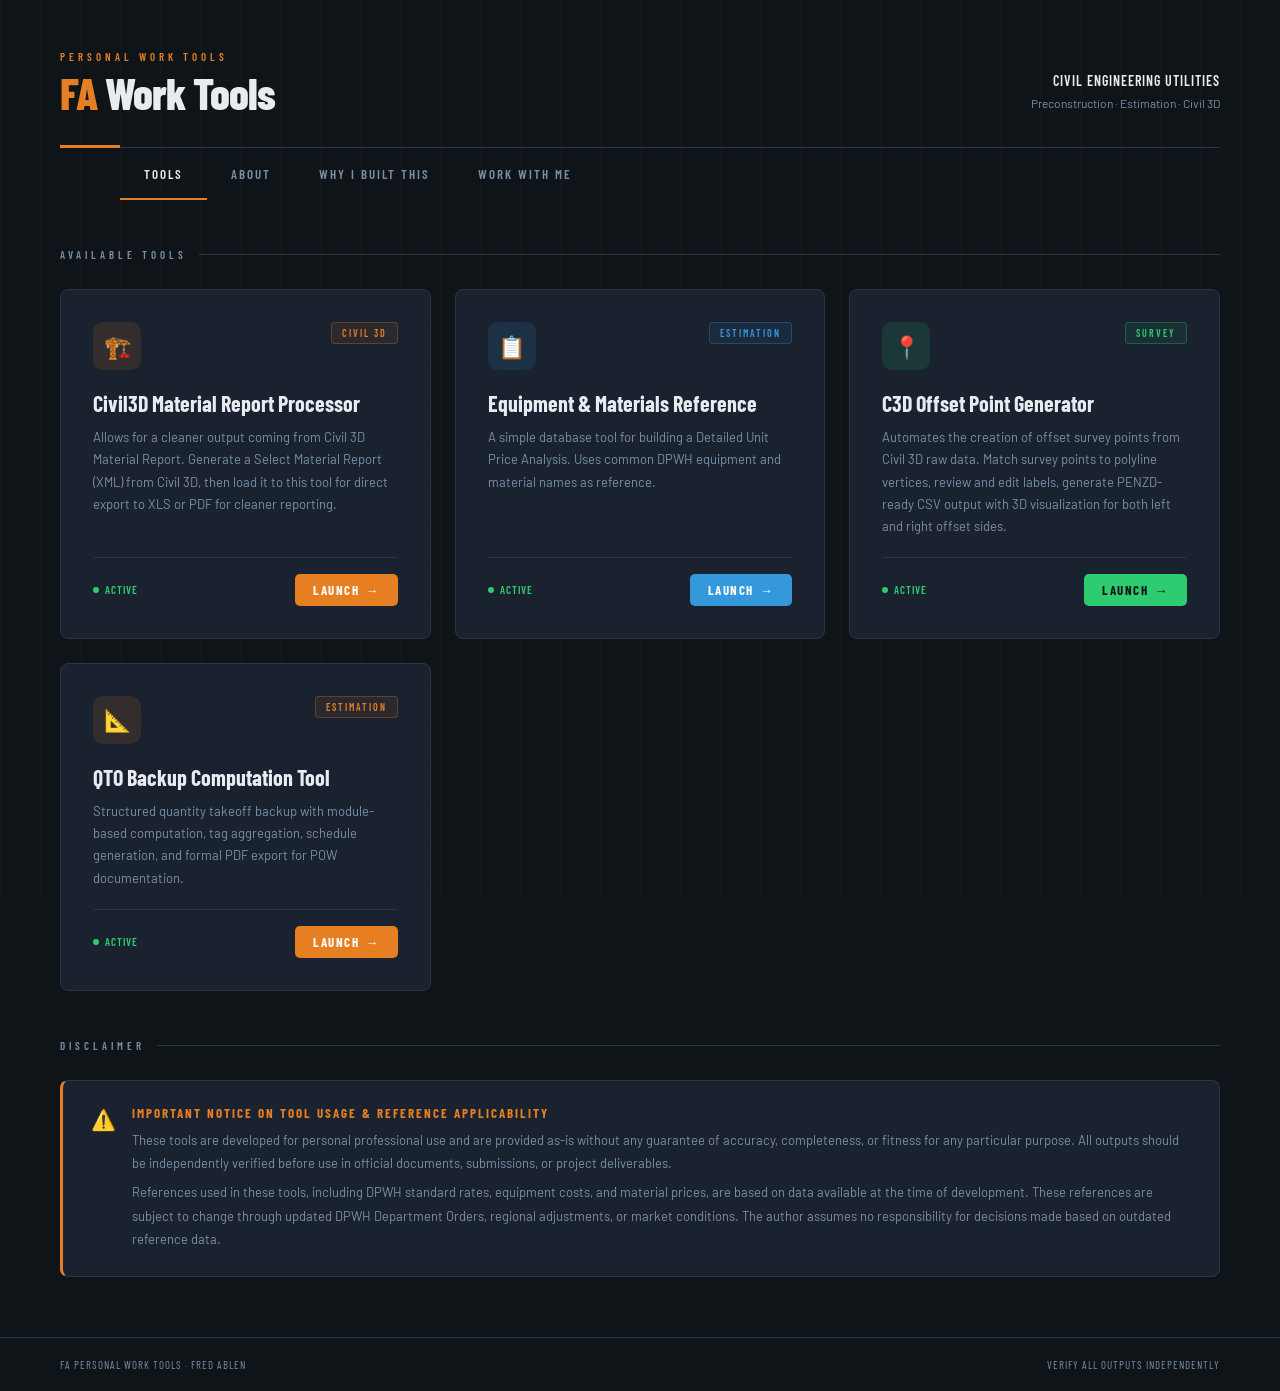
==== commit 434646c0: "Update index.html" ====
--- a/index.html
+++ b/index.html
@@ -42,17 +42,20 @@
   .tool-card.civil3d{--card-accent:#e67e22;}
   .tool-card.eqp{--card-accent:#3498db;}
   .tool-card.survey{--card-accent:#2ecc71;}
+  .tool-card.estimation{--card-accent:#e67e22;}
 
   .card-top{display:flex;justify-content:space-between;align-items:flex-start;}
   .card-icon{width:48px;height:48px;border-radius:10px;display:flex;align-items:center;justify-content:center;font-size:22px;flex-shrink:0;}
   .civil3d .card-icon{background:rgba(230,126,34,0.12);}
   .eqp .card-icon{background:rgba(52,152,219,0.12);}
   .survey .card-icon{background:rgba(46,204,113,0.12);}
+  .estimation .card-icon{background:rgba(230,126,34,0.12);}
 
   .card-badge{font-family:'Barlow Condensed',sans-serif;font-size:10px;font-weight:600;letter-spacing:2px;text-transform:uppercase;padding:4px 10px;border-radius:4px;border:1px solid;}
   .civil3d .card-badge{color:var(--accent);border-color:rgba(230,126,34,0.3);background:rgba(230,126,34,0.08);}
   .eqp .card-badge{color:var(--fill);border-color:rgba(52,152,219,0.3);background:rgba(52,152,219,0.08);}
   .survey .card-badge{color:var(--green);border-color:rgba(46,204,113,0.3);background:rgba(46,204,113,0.08);}
+  .estimation .card-badge{color:var(--accent);border-color:rgba(230,126,34,0.3);background:rgba(230,126,34,0.08);}
 
   .card-title{font-family:'Barlow Condensed',sans-serif;font-size:22px;font-weight:700;color:var(--text);margin-bottom:10px;line-height:1.2;}
   .card-desc{font-size:13px;color:var(--muted);line-height:1.7;}
@@ -65,6 +68,7 @@
   .civil3d .launch-btn{background:var(--accent);color:#fff;}
   .eqp .launch-btn{background:var(--fill);color:#fff;}
   .survey .launch-btn{background:var(--green);color:#0f1419;}
+  .estimation .launch-btn{background:var(--accent);color:#fff;}
   .launch-btn:hover{opacity:.85;}
   .launch-arrow{transition:transform .2s;}
   .tool-card:hover .launch-arrow{transform:translateX(3px);}
@@ -175,6 +179,21 @@
       <div class="card-footer">
         <div class="card-status"><div class="status-dot"></div>Active</div>
         <a href="c3d_offset_tool" class="launch-btn">Launch <span class="launch-arrow">→</span></a>
+      </div>
+    </div>
+
+    <div class="tool-card estimation" style="--card-accent:#e67e22;">
+      <div class="card-top">
+        <div class="card-icon" style="background:rgba(230,126,34,0.12);">📐</div>
+        <div class="card-badge" style="color:#e67e22;border-color:rgba(230,126,34,0.3);background:rgba(230,126,34,0.08);">Estimation</div>
+      </div>
+      <div>
+        <div class="card-title">QTO Backup Computation Tool</div>
+        <div class="card-desc">Structured quantity takeoff backup with module-based computation, tag aggregation, schedule generation, and formal PDF export for POW documentation.</div>
+      </div>
+      <div class="card-footer">
+        <div class="card-status"><div class="status-dot"></div>Active</div>
+        <a href="qto_backup" class="launch-btn" style="background:#e67e22;color:#fff;">Launch <span class="launch-arrow">→</span></a>
       </div>
     </div>
 
